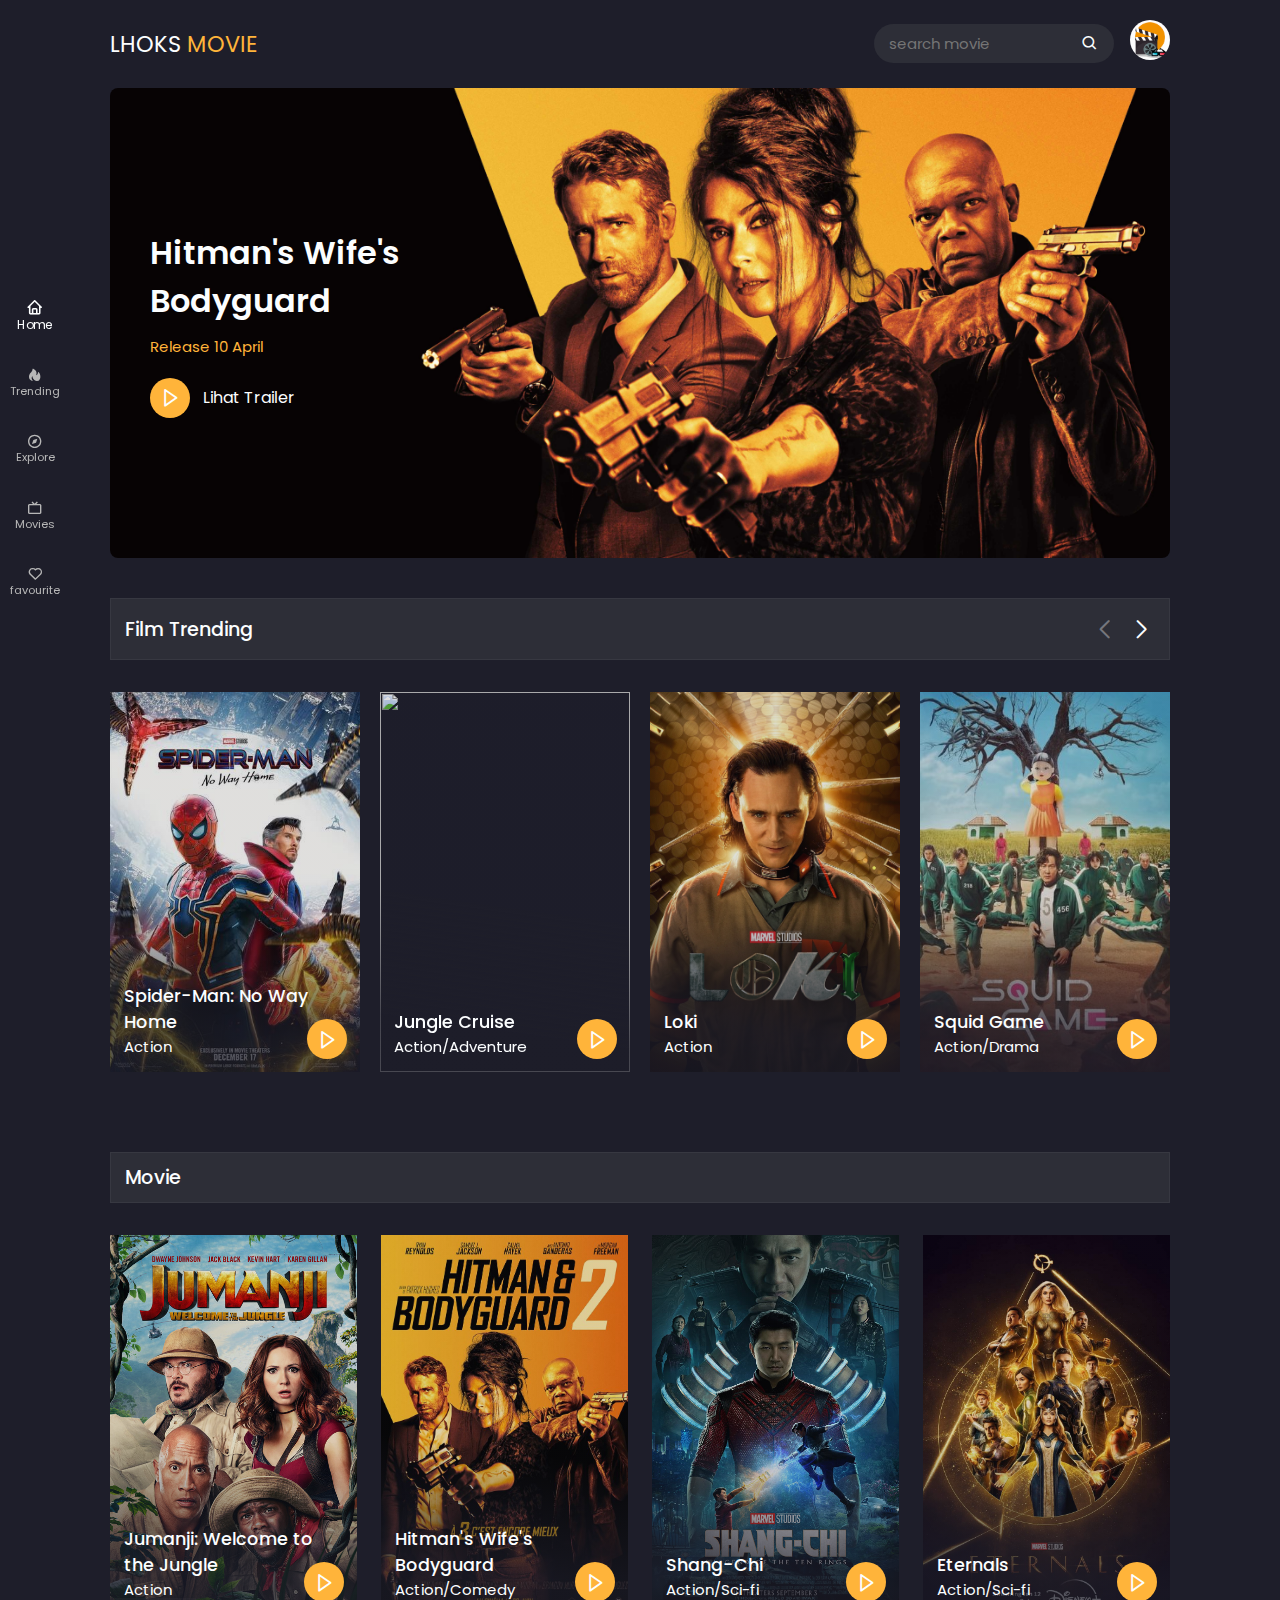
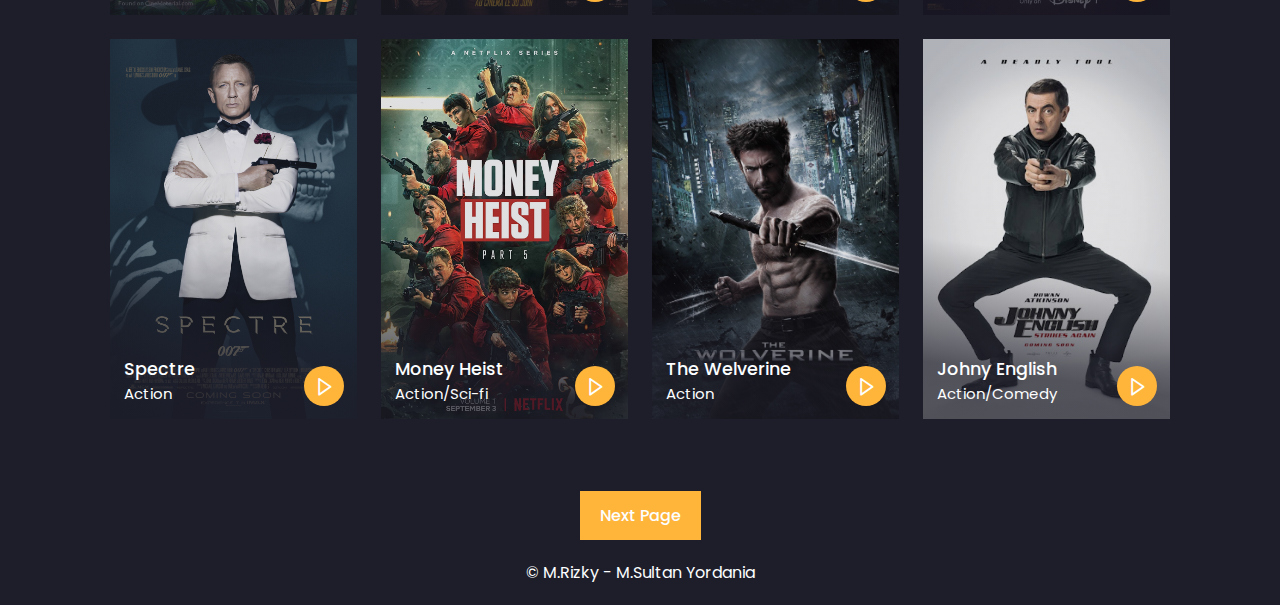
==== index.html @ a780b2cf "first commit" ====
<!DOCTYPE html>
<html lang="en">
<head>
    <meta charset="UTF-8">
    <meta http-equiv="X-UA-Compatible" content="IE=edge">
    <meta name="viewport" content="width=device-width, initial-scale=1.0">
    <title>Web Movies</title>

    <!---link css-->
    <link rel="stylesheet" href="css/style.css">
    <!--link swiper css-->
    <link rel="stylesheet" href="css/swiper-bundle.min.css">
    <!--icon-->
    <link rel="shortcut icon" href="img/fav-icon.png" type="image/x-icon">
    <!--box-icon-->
    <link href='https://unpkg.com/boxicons@2.1.4/css/boxicons.min.css' rel='stylesheet'>

</head>
<body>
    <!--header-->
    <header>
        <!--nav-->
        <div class="nav container">
             <!--logo-->
             <a href="index.html" class="logo">
                Lhoks <span>Movie</span>
             </a>
             <!--search Box-->
             <div class="search-box">
            <input type="search" name="" id="search-input" placeholder="search movie"> 
            <i class='bx bx-search'></i>
             </div>
             <!--user-->
             <a href="#" class="user">
                <img src="img/movieprofile.png" alt="" class="user-img">
             </a>
             <!--navbar-->
             <div class="navbar">
                <a href="#home" class="nav-link nav-active">
                    <i class='bx bx-home'></i>
                    <span class="nav-link-title">Home</span>
                </a>
                 <a href="#popular" class="nav-link">
                    <i class='bx bxs-hot'></i>
                    <span class="nav-link-title">Trending</span>
                </a>
                 <a href="#movies" class="nav-link">
                    <i class='bx bx-compass'></i>
                    <span class="nav-link-title">Explore</span>
                </a>
                 <a href="play-page.html" class="nav-link">
                    <i class='bx bx-tv'></i>
                    <span class="nav-link-title">Movies</span>
                </a>
                 <a href="#home" class="nav-link">
                    <i class='bx bx-heart'></i>
                    <span class="nav-link-title">favourite</span>
                </a>
             </div>
        </div>
    </header>
    <!--home-->
    <section class="home container" id="home">
        <!--home image-->
         <img src="img/home-background.png" alt="" class="home-img">
         <!--home text-->
         <div class="home-text">
            <h1 class="home-title">Hitman's Wife's <br>Bodyguard</h1>
            <p>Release 10 April</p>
            <a href="#" class="watch-btn">
                <i class="bx bx-right-arrow"></i>
                <span>Lihat Trailer</span>
            </a>
         </div>
    </section>
    <!--Home End-->
     <!--Popuer Section Start-->
     <section class="popular container" id="popular">
        <!--heading-->
        <div class="heading">
            <h2 class="heading-title">Film Trending</h2>
            <!--swiper buttons-->
            <div class="swiper-btn">
                <div class="swiper-button-prev"></div>
                <div class="swiper-button-next"></div>
            </div>
        </div>
        <!--content-->
        <div class="popular-content swiper">
             <div class="swiper-wrapper">
                <!--movies box 1-->
                <div class="swiper-slide">
                     <div class="movie-box">
                      <img src="img/popular-movie-1.jpg" alt="" class="movie-box-img"> 
                      <div class="box-text">
                        <h2 class="movie-title">Spider-Man: No Way Home</h2>
                        <span class="movie-type">Action</span>
                        <a href="#" class="watch-btn play-btn">
                            <i class="bx bx-right-arrow"></i>
                        </a>
                      </div> 
                     </div>
                </div>
                 <!--movies box 2-->
                <div class="swiper-slide">
                     <div class="movie-box">
                      <img src="img/popular-movie-2.jpg" alt="" class="movie-box-img"> 
                      <div class="box-text">
                        <h2 class="movie-title">Jungle Cruise</h2>
                        <span class="movie-type">Action/Adventure</span>
                        <a href="#" class="watch-btn play-btn">
                            <i class="bx bx-right-arrow"></i>
                        </a>
                      </div> 
                     </div>
                </div>
                 <!--movies box 3-->
                <div class="swiper-slide">
                     <div class="movie-box">
                      <img src="img/popular-movie-3.jpg" alt="" class="movie-box-img"> 
                      <div class="box-text">
                        <h2 class="movie-title">Loki</h2>
                        <span class="movie-type">Action</span>
                        <a href="#" class="watch-btn play-btn">
                            <i class="bx bx-right-arrow"></i>
                        </a>
                      </div> 
                     </div>
                </div>
                 <!--movies box 4-->
                <div class="swiper-slide">
                     <div class="movie-box">
                      <img src="img/popular-movie-4.jpg" alt="" class="movie-box-img"> 
                      <div class="box-text">
                        <h2 class="movie-title">Squid Game</h2>
                        <span class="movie-type">Action/Drama</span>
                        <a href="#" class="watch-btn play-btn">
                            <i class="bx bx-right-arrow"></i>
                        </a>
                      </div> 
                     </div>
                </div>
                 <!--movies box 5-->
                <div class="swiper-slide">
                     <div class="movie-box">
                      <img src="img/popular-movie-5.jpg" alt="" class="movie-box-img"> 
                      <div class="box-text">
                        <h2 class="movie-title">The Falcon And The Winter Soldier</h2>
                        <span class="movie-type">Action</span>
                        <a href="#" class="watch-btn play-btn">
                            <i class="bx bx-right-arrow"></i>
                        </a>
                      </div> 
                     </div>
                </div>
                 <!--movies box 6-->
                <div class="swiper-slide">
                     <div class="movie-box">
                      <img src="img/popular-movie-6.jpg" alt="" class="movie-box-img"> 
                      <div class="box-text">
                        <h2 class="movie-title">Hawkeye</h2>
                        <span class="movie-type">Action</span>
                        <a href="#" class="watch-btn play-btn">
                            <i class="bx bx-right-arrow"></i>
                        </a>
                      </div> 
                     </div>
                </div>
                 <!--movies box 7-->
                <div class="swiper-slide">
                     <div class="movie-box">
                      <img src="img/popular-movie-7.jpg" alt="" class="movie-box-img"> 
                      <div class="box-text">
                        <h2 class="movie-title">Agents of S.H.I.E.L.D</h2>
                        <span class="movie-type">Action</span>
                        <a href="#" class="watch-btn play-btn">
                            <i class="bx bx-right-arrow"></i>
                        </a>
                      </div> 
                     </div>
                </div>
                 <!--movies box 8-->
                <div class="swiper-slide">
                     <div class="movie-box">
                      <img src="img/popular-movie-8.jpg" alt="" class="movie-box-img"> 
                      <div class="box-text">
                        <h2 class="movie-title">the Flash</h2>
                        <span class="movie-type">Action/Sci-fi</span>
                        <a href="#" class="watch-btn play-btn">
                            <i class="bx bx-right-arrow"></i>
                        </a>
                      </div> 
                     </div>
                 </div>
            </div>
            
           
        </div>
     </section>
      <!--Populer Section End-->
      <!--movies   section start-->
       <section class="movies container" id="movies">
         <!--heading-->
        <div class="heading">
            <h2 class="heading-title">Movie</h2>
            </div>
            <!--movies conten-->
            <div class="movies-content">
                <!--movies box 1 -->
                <div class="movie-box">
                      <img src="img/movie-1.jpg" alt="" class="movie-box-img"> 
                      <div class="box-text">
                        <h2 class="movie-title">Jumanji: Welcome to the Jungle</h2>
                        <span class="movie-type">Action</span>
                        <a href="play-page.html" class="watch-btn play-btn">
                            <i class="bx bx-right-arrow"></i>
                        </a>
                      </div> 
                    </div>
                <!--movies box 2 -->
                <div class="movie-box">
                      <img src="img/movie-2.jpg" alt="" class="movie-box-img"> 
                      <div class="box-text">
                        <h2 class="movie-title">Hitman's Wife's Bodyguard</h2>
                        <span class="movie-type">Action/Comedy</span>
                        <a href="#" class="watch-btn play-btn">
                            <i class="bx bx-right-arrow"></i>
                        </a>
                      </div> 
                     </div>
                <!--movies box 3 -->
                 <div class="movie-box">
                      <img src="img/movie-3.jpg" alt="" class="movie-box-img"> 
                      <div class="box-text">
                        <h2 class="movie-title">Shang-Chi</h2>
                        <span class="movie-type">Action/Sci-fi</span>
                        <a href="#" class="watch-btn play-btn">
                            <i class="bx bx-right-arrow"></i>
                        </a>
                      </div> 
                     </div>
                <!--movies box 4 -->
                <div class="movie-box">
                      <img src="img/movie-4.jpg" alt="" class="movie-box-img"> 
                      <div class="box-text">
                        <h2 class="movie-title">Eternals</h2>
                        <span class="movie-type">Action/Sci-fi</span>
                        <a href="#" class="watch-btn play-btn">
                            <i class="bx bx-right-arrow"></i>
                        </a>
                      </div> 
                     </div>
                <!--movies box 5 -->
                <div class="movie-box">
                      <img src="img/movie-5.jpg" alt="" class="movie-box-img"> 
                      <div class="box-text">
                        <h2 class="movie-title">Spectre</h2>
                        <span class="movie-type">Action</span>
                        <a href="#" class="watch-btn play-btn">
                            <i class="bx bx-right-arrow"></i>
                        </a>
                      </div> 
                     </div>
                <!--movies box 6 -->
                <div class="movie-box">
                      <img src="img/movie-6.jpg" alt="" class="movie-box-img"> 
                      <div class="box-text">
                        <h2 class="movie-title">Money Heist</h2>
                        <span class="movie-type">Action/Sci-fi</span>
                        <a href="#" class="watch-btn play-btn">
                            <i class="bx bx-right-arrow"></i>
                        </a>
                      </div> 
                     </div>
                <!--movies box 7 -->
                <div class="movie-box">
                      <img src="img/movie-7.jpg" alt="" class="movie-box-img"> 
                      <div class="box-text">
                        <h2 class="movie-title">The Welverine</h2>
                        <span class="movie-type">Action</span>
                        <a href="#" class="watch-btn play-btn">
                            <i class="bx bx-right-arrow"></i>
                        </a>
                      </div> 
                     </div>
                <!--movies box 8 -->
                <div class="movie-box">
                      <img src="img/movie-8.jpg" alt="" class="movie-box-img"> 
                      <div class="box-text">
                        <h2 class="movie-title">Johny English</h2>
                        <span class="movie-type">Action/Comedy</span>
                        <a href="#" class="watch-btn play-btn">
                            <i class="bx bx-right-arrow"></i>
                        </a>
                      </div> 
                     </div>
            </div>
        </div>
       </section>
      <!--movies   section end-->
       <!--next page-->
       <div class="next-page">
        <a href="#n" class="next-btn">Next Page</a>
       </div>
       <!--copyright-->
       <div class="copyright">
        <p>&#169; M.Rizky - M.Sultan Yordania</p>
       </div>





     <!--link swiper js-->
     <script src="js/swiper-bundle.min.js"></script>
    <!--link to js-->
    <script src="js/main.js"></script>
    
</body>
</html>
---- css/style.css ----
@import url('https://fonts.googleapis.com/css2?family=Poppins:wght@400;500;600;700&display=swap');
*{
    font-family: 'Poppins', sans-serif;
    margin: 0;
    padding: 0;
    scroll-behavior: smooth;
    box-sizing: border-box;
    scroll-padding: 2rem;

}
:root{
    --main-color: #ffb43a;
    --hover-color: hsl(37, 94%,57%) ;
    --body-color: #1e1e2a;
    --container-color: #2d2e37 ; 
    --text-color:#fcfeff ;
}
/*costum scroll bar*/
html::-webkit-scrollbar{
    width: 0.5rem;
    background: transparent;
}
html::-webkit-scrollbar-thumb{
    background: var(--main-color);
}
/* selection*/
::selection{
    background: var(--main-color);
    color: var(--text-color);
}

a { 
    text-decoration: none;

}
li {
    list-style: none;
}
section{
    padding: 3rem 0 2rem;
    
}
img {
    width: 100%;
}
.bx{
    cursor: pointer;
}
body {
    background: var(--body-color);
    color: var(--text-color);
}
.container{
    max-width: 1060px;
    margin: auto;
    width: 85%;
}
header{
    position: fixed;
    top: 0;
    left: 0;
    width: 100%;
    background: var(--body-color);
    z-index: 100;

}
/* nav */
.nav{
    display: flex;
    align-items: center;
    justify-content: center;
    padding: 20px 0;
}
/* logo */
.logo{
    font-size: 1.4rem;
    color: var(--text-color);
    text-transform: uppercase;
    margin: 0 auto 0 0;
}
.logo span{
    color: var(--main-color);
}
.search-box{
    max-width: 240px;
    width: 100%;
    display: flex;
    align-items: center;
    column-gap: 0.7rem;
    padding: 8px 15px;
    background: var(--container-color);
    border-radius: 4rem;
    margin-right: 1rem;
}
.search-box .bx{
    font-size: 1.1rem;
}
.search-box .bx:hover{
    color: var(--main-color);
}
#search-input{
    width: 100%;
    border: none;
    outline: none;
    color: var(--text-color);
    background: transparent;
    font-size: 0.938rem;
}
.user-img{
    width: 100%;
    height: 40px;
    border-radius: 50%;
    object-fit: cover;
    object-position: center;
}
.navbar{
    position: fixed;
    top: 50%;
    transform: translateY(-50%);
    left: 10px;
    display: flex;
    flex-direction: column;
    row-gap: 2.1rem;
}
.nav-link{
    display: flex;
    flex-direction: column;
    align-items: center;
    color: #b7b7b7;
}
.nav-link:hover,
.nav-active{
    color: var(--text-color);
    transition: 0.3s all linear;
    transform: scale(1.1);
}
nav-link .bx{
    font-size: 1.6rem;
}
.nav-link-title{
    font-size: 0.7rem;
}
/* home */
.home{
   position: relative;
   min-height: 470px;
   display: flex;
   align-items: center;
   margin-top: 5rem !important;
  
    border-radius: 0.5rem;
}

.home-img{
    position: absolute;
    width: 100%;
    height: 100%;

    align-items: right;
    z-index: -1;
    object-fit: cover;
    border-radius: 0.5rem;
}
.home-text{
    padding-left: 40px;
}
.home-title{
  font-size: 2rem;
  font-weight: 600;  
}
.home-text p{
    font-size: 0.938rem;
    margin: 10px 0 20px;
    color: var(--main-color);
}
.watch-btn{
    display: flex;
    align-items: center;
    column-gap: 0.8rem;
    color: var(--text-color)
}
.watch-btn .bx{
    font-size: 21px;
    background: var(--main-color);
    width: 40px;
    height: 40px;
    border-radius: 50%;
    display: flex;
    align-items: center;
    justify-content: center;
}
.watch-btn .bx:hover{
    background: var(--hover-color);

}
.watch-btn span{
    font-size: 1rem;
    font-weight: 400;
}
.heading{
    display: flex;
    align-items: center;
    justify-content: space-between;
    background: var(--container-color);
    padding: 8px 14px;
    border: 1px solid hsl(200 100% 99% / 5%);
    margin-bottom: 2rem;
}
.heading-title{
    font-size: 1.2rem;
    font-weight: 500;
}
/*movie box*/
.movie-box{
    position: relative;
    width: 100%;
    height: 380px;
    overflow: hidden;
}
.movie-box img{
    width: 100%;
    height: 100%;
    object-fit: cover;
}
.movie-box .box-text{
  position: absolute;
  bottom: 0;
  left: 0;
  width: 100%;
  height: 100%;
  display: flex;
  flex-direction: column;
  justify-content: flex-end;
  padding: 14px;
  background: linear-gradient(
    8deg, 
    hsl(240 17% 14% / 74%) 14%,
    hsl(240 17% 14% / 14%) 44%
    );
    overflow: hidden;
}
.movie-title{
    font-size: 1.1rem;
    font-weight: 500;
}
.movie-type{
    font-size: 0.938rem;
    
}
.play-btn{
    position:absolute;
    bottom: 0.8rem;
    right: 0.8rem;
}
/*swiper buttons*/

.swiper-btn{
    display: flex;
}
    .swiper-button-next,
    .swiper-button-prev{
        position: static !important;
        margin: 0 0 0 10px !important;

}
.swiper-button-next::after,
.swiper-button-prev::after{
    color: var(--text-color);
    font-size: 18px !important;
    font-weight: 700;
}
/*movies*/
.movies .heading{
    padding: 10px 14px;

}
.movies-content{
    display: grid;
    grid-template-columns: repeat(auto-fit, minmax(247px, 1fr));
    gap: 1.5rem;
}
.movies-content .movie-box:hover .movie-box-img{
    transform: scale(1.1);
    transition: 0.5x;
}
.next-page{
     display: flex;
     align-items: center;
     justify-content: center;
     margin-top: 2.5rem;
}
.next-btn{
    background: var(--main-color);
    padding: 12px 20px;
    color: var(--text-color);
    font-weight: 500;
}
.next-btn:hover{
    background: var(--hover-color);
    transition: 0.3s all linear;
}
.copyright{
    text-align: center;
    padding: 20px;

}
/*play container*/
.play-container{
    position: relative;
    min-height: 540px;
    margin-top: 5rem !important;
}
.play-img{
    position: absolute;
    width: 100%;
    height: 100%;
    object-fit: cover;
    object-position: center;
    z-index: -1;
}
.play-text{
    position: absolute;
    bottom: 0;
    left: 0;
    width: 100%;
    height: 100%;
    display: flex;
    flex-direction:column;
    justify-content: flex-end;
    padding: 40px;
    background: linear-gradient(
    8deg, 
    hsl(240 17% 14% / 74%) 14%,
    hsl(240 17% 14% / 14%) 44%
    );

}
.play-text h2{
    font-size: 1.5rem;
    font-weight: 600;
}
.rating{
    display: flex;
    align-items: center;
    column-gap: 2px;
    font-size: 1.1rem;
    color: var(--main-color);
    margin-top: 4px;

}
.tags{
    display: flex;
    align-items: center;
    column-gap: 8px;
    margin: 1rem;
}
.tags span{
    background: var(--container-color);
    padding: 0 4px;
}
.play-movie{
    position: absolute;
    bottom: 18rem;
    right:10rem;
    display: flex !important;
    align-items: center;
    justify-content: center;
    width: 45px;
    height: 45px;
    border-radius: 50%;
    background: var(--main-color);
    font-size: 24px;
    animation: animate 2s linear infinite;
} 
@keyframes animate{
    0%{
        box-shadow: 0 0 0 0 rgb(255, 100, 58, 0.7);
    }
    40%{
        box-shadow: 0 0 0 50px rgb(255, 193, 7, 0);
    }
     80%{
        box-shadow: 0 0 0 50px rgb(255, 193, 7, 0);
    }
     100%{
        box-shadow: 0 0 0 rgb(255, 193, 7, 0);
    }
}
.play-movie:hover{
    background: var(--hover-color)
}
/*video container*/
.video-container{
   position:relative;
    top: 45px;
    left: 0;
    display: none;
    align-items: center;
    justify-content: center;
    width: 100%;
    height: 100hv;
    background: hsl(234 10% 20% / 40%);
    z-index: 400;
}
.video-container.show-video{
    display: flex;
}
.video-box{
    position: relative;
    width: 85%;
}
.video-box #myvideo{
    width: 100%;
    aspect-ratio: 16/9;
}
.close-video{
    position: absolute;
    top: -3rem;
    right: 0;
    font-size: 40px;
    color: var(--main-color);
}
.about-movie{
    margin-top: 2rem !important;
    
}
.about-movie h2{
    font-size: 1.4rem;
    font-weight: 600;
    color: var(--main-color);

}
.about-movie p{
    max-width: 600px;
    font-size: 0.938rem;
    margin: 10px 0;
}
/*cast*/
.cast-heading{
    font-size: 1.2rem;
    font-weight: 600;
    margin-top: 1rem;
    color: var(--main-color);
}
.cast{
   display: grid;
   grid-template-columns: repeat(auto-fit,minmax(150px,150px)); 
    gap: 1rem;
}
.cast-img{
   width: 150px;
   height: 100px;
   object-fit: cover;
   object-position: center; 
}
/*download*/
.download{
    max-width: 800px;
    width: 105;
    margin: auto;
    display: grid;
    justify-content: center;
    margin-top: 2rem;
}
.download-title{
    text-align: center;
    font-size: 1.4rem;
    font-weight: 500;
    margin: 1.6rem 0;
    color: var(--main-color);
}
.download-links{
    display: grid;
    grid-template-columns: repeat(3, 1fr);
    gap: 10px;
    margin-bottom: 2rem;
    
}
.download-links a{
    text-align: center;
    background: var(--main-color);
    padding: 12px 24px;
    color: var(--body-color);
    letter-spacing: 1px;
    font-weight: 500;
}
.download-links a:hover{
    background: var(--hover-color);

}
/*responsive*/

@media (max-width: 1070px){
    .navbar {
        bottom: 0;
        left: 0;
        right: 0;
        top: auto;
        transform: translateY(0);
        flex-direction: row;
        justify-content: space-evenly;
        row-gap: 1px;
         padding: 10px;
         border-top: 1px solid hsl(200 100% 99% / 5%);
         background: linear-gradient(8deg,
          hsl(240 17% 14% / 100%)5%,
          hsl(240 17% 14% /90%)100%
          );
    }
    .nav-link .bx{
        font-size: 1.5rem;
    }
    .copyright{
        margin-bottom: 4rem;
    }
}

@media (max-width: 1060px){
    .container{
        margin: 0 auto;
        width: 95%;
    }
}
@media (max-width: 991px){
    .movie-box{
        height: 340px;
    }
    .movies-content{
        grid-template-columns: repeat(auto-fit, minmax(214px, 1fr));
       
    }
}
@media (max-width: 888px){
    .nav{
        padding: 14px 0;
    }
    .home{
    min-height: 440px;
    margin-top: 4rem !important;
    }
    .home-text{
        padding: 25px;
    }
    .home-title{
        font-size: 1.6rem;
       
    }
    .watch-btn span{
        font-size: 0.9rem;
    }
    .movie-title{
        font-size: 1rem;
        padding-right: 30px;
    }
    .play-container{
        min-height: 440px;
        margin-top: 4rem !important;

    }
    .play-movie{
        bottom: 14rem;
        right: 4rem;
    }
    .cast{
        justify-content: center;
    }
}
/*for medium devices /tablet etc */
@media (max-width: 768px){
    .nav{
        padding: 11px 0;
    }
    .logo{
    font-size: 1.2rem;
    }
    section{
        padding: 2rem 0;
    }
    .home-img{
        object-position: left;
    }
    .movie-type{
        font-size: 0.875rem;
        margin-top: 2px;
    }
    .tags span,
    .about-movie p {
        font-size: 0.875rem;
    }
    .p{
        font-size: 0.875rem;
    }
    .play-text h2 , .about-movie h2{
       font-size: 1.3rem; 
    }
    .play-movie{
        bottom: 10rem;
        right: 2rem;
    }
}
@media (max-width: 514px){
    .home{
        min-height: 380px;
    }
    .heading{
        padding: 2px 14px;
    }
    .heading-title{
        font-size: 1rem;
    }
    .play-text{
        padding: 20px;
    }
    .play-movie{
        bottom: 4rem;
    }
    .video-box{
       width: 94%; 
    }
    .cast-heading{
        font-size: 1.1rem;
    }
    .cast-title{
       font-size: 0.9rem; 
    }
}
@media (max-width: 408px){
    *{
        scroll-padding-top: 5rem;
    }
    .nav{
     display: grid;
     grid-template-columns: 1fr;
     grid-template-rows: 1fr 1fr;
     row-gap: 5px;     
    }
    .search-box{
        max-width: 100%;
        width: 100%;
        border-radius: 4px;
        order: 3;
        grid-column-start: 1;
        grid-column-end: 3;
    }
    .home,
    .play-container {
        margin-top: 7rem !important;
         
    }
    .movie-box{
        height: 300px;
    }
    .movies-content{
        grid-template-columns: repeat(auto-fit, minmax(150px,1fr));
        gap: 1rem;
    }
}
/*for small devices */
@media (max-width: 370px){
    .home{
        min-height: 300px;
    }
    .movie-box{
        height: 285px;
    }
    .user-img,
    .watch-btn .bx{
        width: 35px;
        height: 35px;
    }
    .navbar{
        justify-content: space-around;
        padding: 8px 0;

    }
    .watch-btn .bx{
        font-size: 1.4rem;
    }
    .about-movie p{
        text-align: justify;
    }
    .download-links {
        grid-template-columns: 1fr;
    }
}
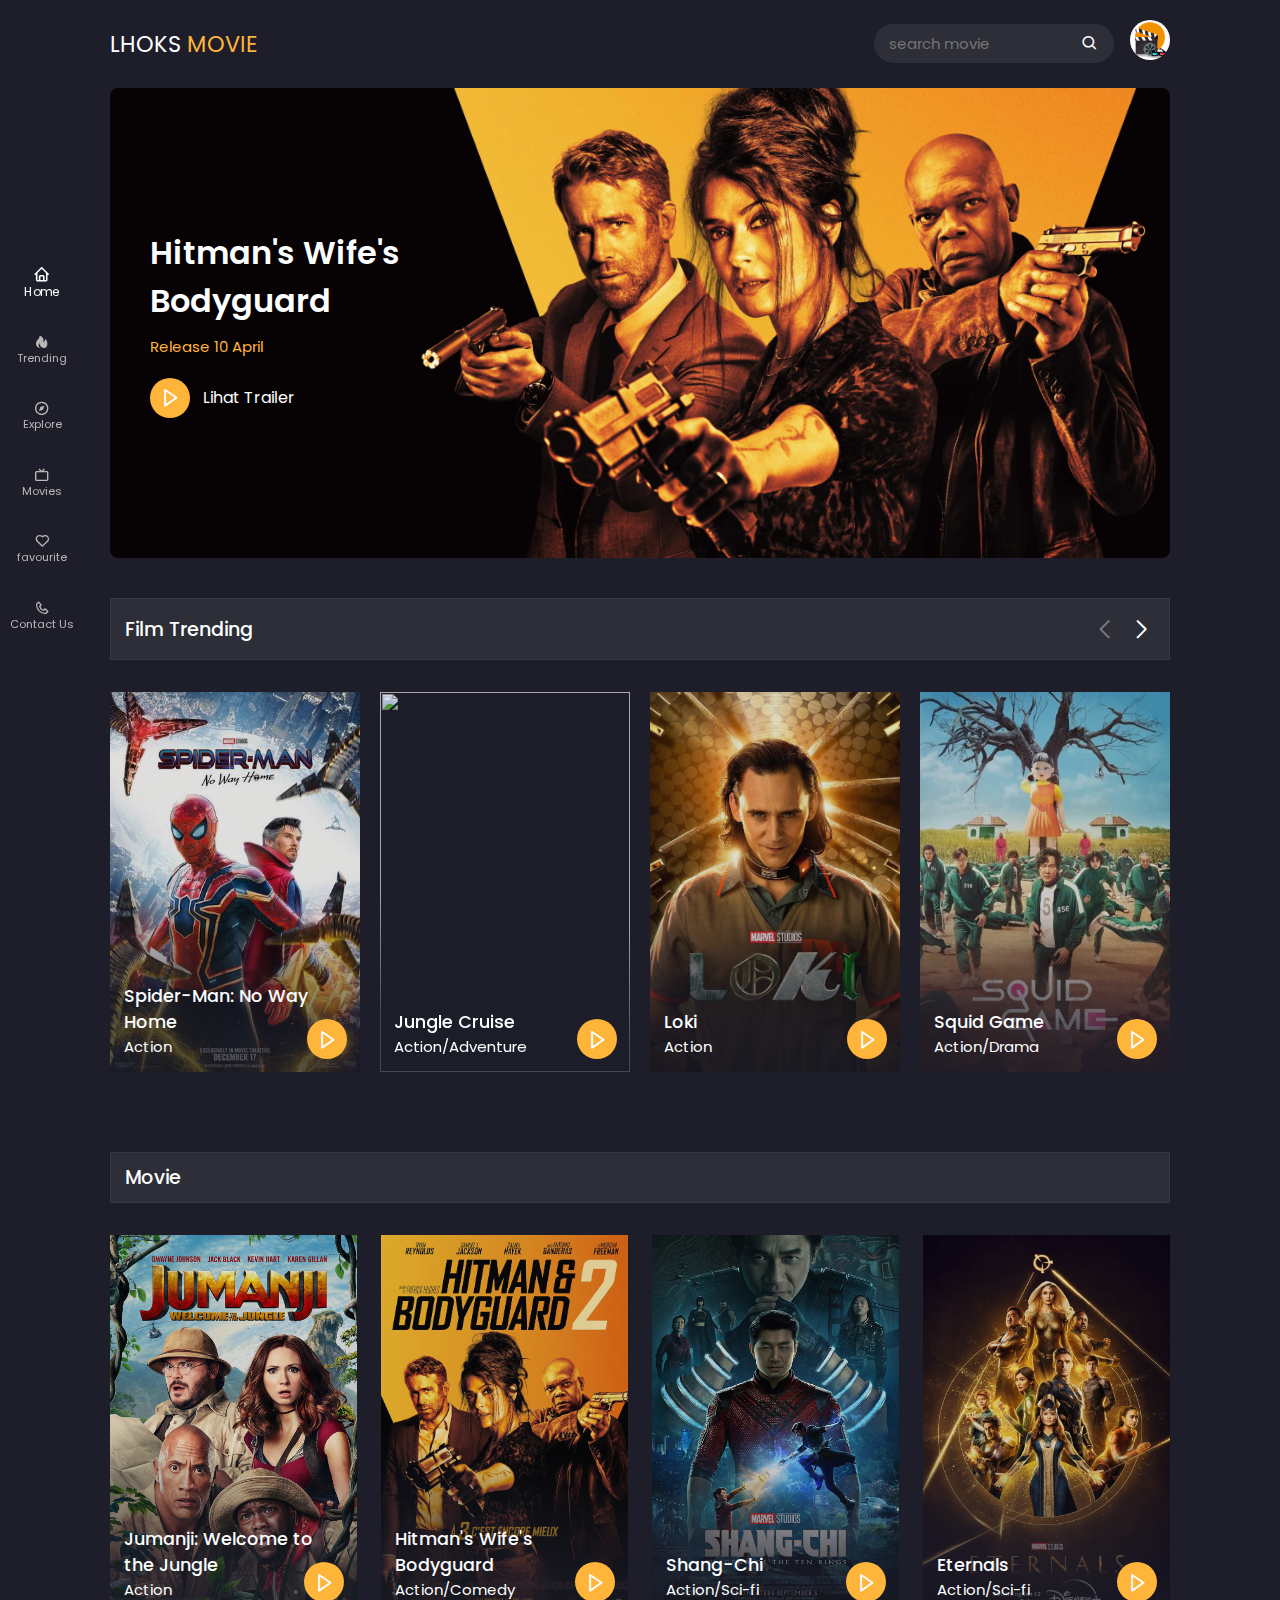
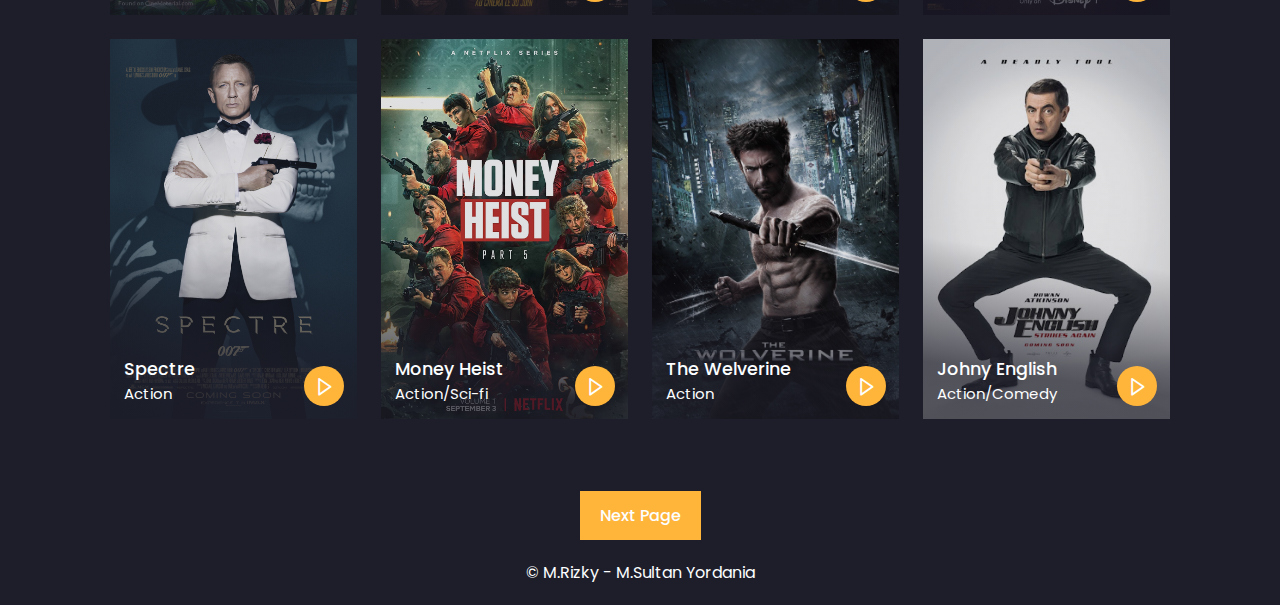
==== commit d9f56cb1: "update" ====
--- a/index.html
+++ b/index.html
@@ -55,6 +55,10 @@
                  <a href="#home" class="nav-link">
                     <i class='bx bx-heart'></i>
                     <span class="nav-link-title">favourite</span>
+                </a>
+                <a href="contact.html" class="nav-link">
+                    <i class='bx bx-phone'></i>
+                    <span class="nav-link-title">Contact Us</span>
                 </a>
              </div>
         </div>
--- a/css/style.css
+++ b/css/style.css
@@ -488,9 +488,69 @@
     background: var(--hover-color);
 
 }
+.main{
+    position: absolute;
+    border-radius: 5px;
+    left: 15%;
+    transform: translate(30%, 40%);
+    width: 50%;
+    background: rgba(243, 238, 233, 0.496);
+    padding: 40px;
+    box-sizing: border-box;
+    border: 1px solid rgba(0, 0, 0,.1);
+    box-shadow:0 5px 10px rgba(0,0,0,.2);
+   bottom: 100px;
+}
+.main h2{
+    margin: 0 40px;
+    padding: 10px;
+    color: ;
+    text-transform: uppercase;
+    text-align: center;
+    font-weight: bold;
+
+}
+.main .border{
+    width: 70px;
+    height: 3px;
+    background: rgba(64, 43, 20, 0.7);
+    margin: 1px auto;
+}
+.main input{
+    padding: 10px 0;
+    margin-bottom: 30px;
+}
+.main textarea{
+    height: 50px;
+    padding: 10px 0;
+    margin-bottom: 40px;
+}
+.main input,
+.main textarea{
+    width: 100%;
+    box-sizing: border-box;
+    box-shadow: none;
+    border: none;
+    border-bottom: 2px solid #999;
+}
+.main textarea{
+    bottom: 20px;
+    
+}
+.main input[type="submit"]{
+    border-bottom: none;
+    cursor: pointer;
+    background: var(--container-color);
+    color: var(--main-color);
+    margin-bottom: 0;
+    text-transform: uppercase;
+}
+.main input:hover{
+    background: var();
+}
 /*responsive*/
 
-@media (max-width: 1070px){
+@media (max-width: 1080px){
     .navbar {
         bottom: 0;
         left: 0;
@@ -513,6 +573,9 @@
     .copyright{
         margin-bottom: 4rem;
     }
+    .main{
+        transform: translate(30%, 0%);
+    }
 }
 
 @media (max-width: 1060px){
@@ -596,6 +659,11 @@
     .play-movie{
         bottom: 10rem;
         right: 2rem;
+    }
+    .main{
+       transform: translate(-4%, 0%);
+         width: 75%;
+       
     }
 }
 @media (max-width: 514px){
@@ -682,4 +750,4 @@
     .download-links {
         grid-template-columns: 1fr;
     }
-}+}
